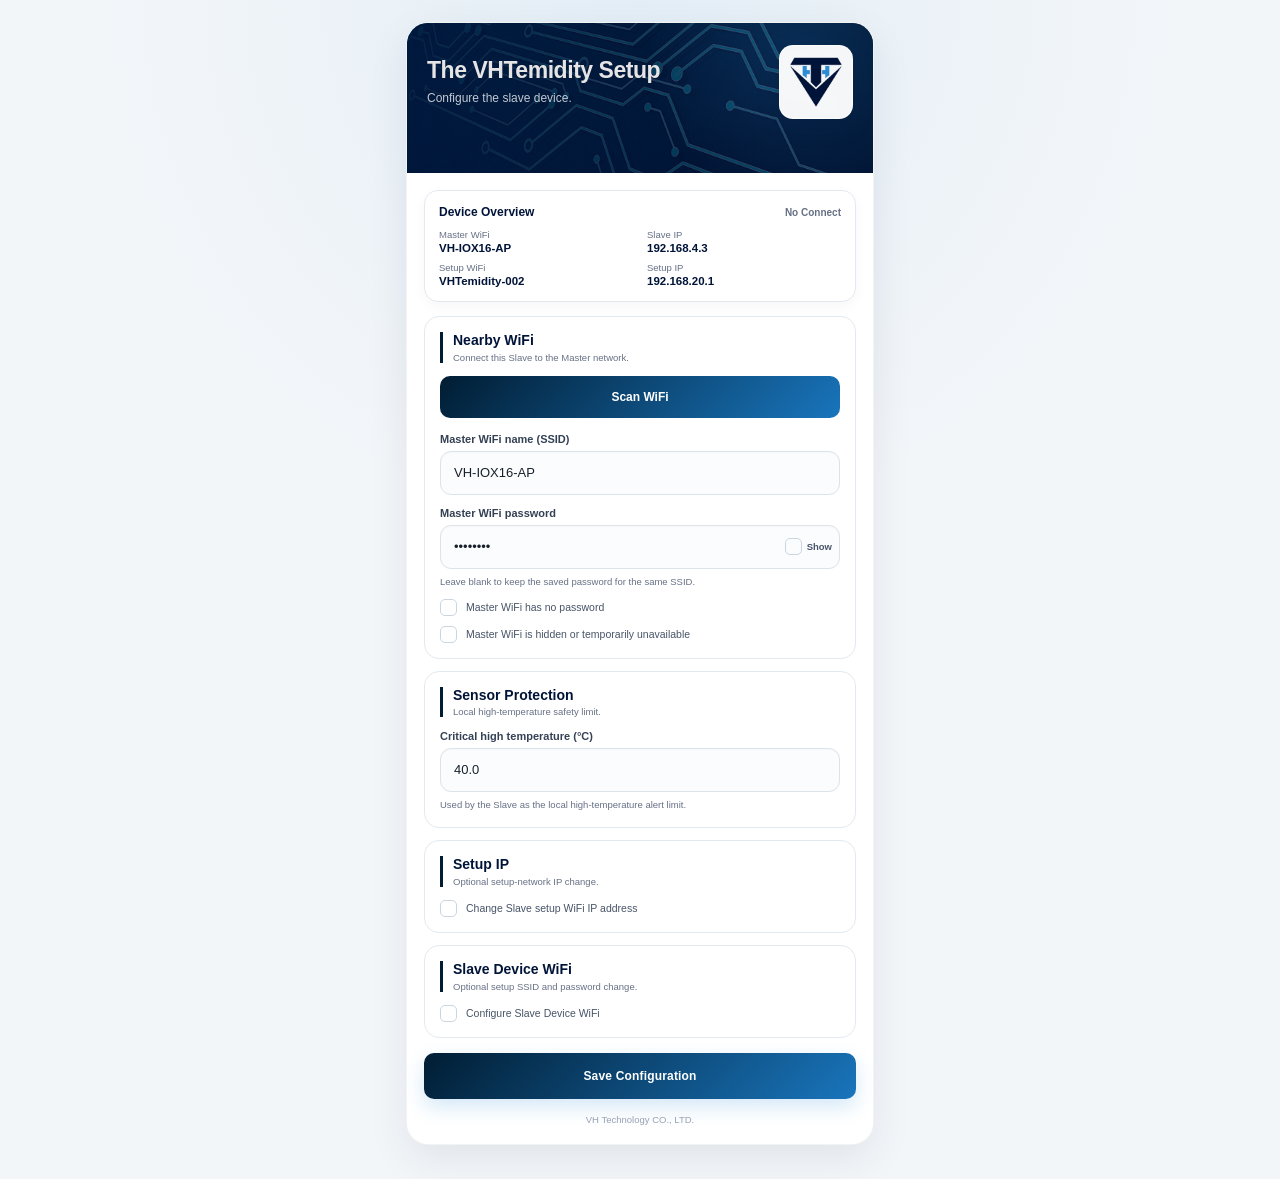
==== index.html @ 3c5e0a73 "Rename VH_UI_Test.html to index.html" ====
<!doctype html>
<html lang="en">
  <head>
    <meta charset="utf-8" />
    <meta name="viewport" content="width=device-width,initial-scale=1" />
    <meta name="theme-color" content="#001439" />
    <title>VHTemidity Slave Setup</title>

    <link rel="stylesheet" href="VH_UI_Test.css" />
  </head>

  <body>
    <div class="wrap">
      <div class="card">
        <header class="hero">
          <div class="hero-top">
            <div>
              <h1>The VHTemidity Setup</h1>
              <p class="sub">Configure the slave device.</p>
            </div>

            <img
              class="header-logo"
              src="[data-uri]"
              alt="VH Technology Logo"
            />
          </div>
        </header>

        <div class="content">
          <section class="status">
            <div class="status-title">
              <strong>Device Overview</strong>
              <span id="connection_status" class="status-online no-connect"
                >No Connect</span
              >
            </div>

            <div class="status-grid">
              <div class="status-item">
                <span>Master WiFi</span>
                <b>VH-IOX16-AP</b>
              </div>

              <div class="status-item">
                <span>Slave IP</span>
                <b>192.168.4.3</b>
              </div>

              <div class="status-item">
                <span>Setup WiFi</span>
                <b>VHTemidity-002</b>
              </div>

              <div class="status-item">
                <span>Setup IP</span>
                <b>192.168.20.1</b>
              </div>
            </div>
          </section>

          <form
            onsubmit="
              event.preventDefault();
              alert('Preview only');
            "
          >
            <section class="section">
              <div class="section-heading">
                <div>
                  <h2>Nearby WiFi</h2>
                  <p class="section-note">
                    Connect this Slave to the Master network.
                  </p>
                </div>
              </div>

              <button class="scan-button" type="button" onclick="scanWifi()">
                Scan WiFi
              </button>

              <div id="networks"></div>

              <div class="parameter-block">
                <label for="ssid">Master WiFi name (SSID)</label>
                <input
                  id="ssid"
                  type="text"
                  maxlength="32"
                  required
                  value="VH-IOX16-AP"
                />
              </div>

              <div class="parameter-block">
                <label for="password">Master WiFi password</label>
                <div class="password-row">
                  <input
                    id="password"
                    type="password"
                    maxlength="64"
                    value="12345678"
                    aria-describedby="password_alert"
                  />

                  <label class="show-pass">
                    <input
                      type="checkbox"
                      onchange="togglePasswordVisibility('password', this)"
                    />
                    Show
                  </label>
                </div>

                <small id="password_alert" class="password-alert" role="alert">
                  Password must be at least 8 characters.
                </small>

                <small>
                  Leave blank to keep the saved password for the same SSID.
                </small>
              </div>

              <label class="check">
                <input
                  id="open_wifi"
                  type="checkbox"
                  onchange="toggleMasterPassword()"
                />
                <span>Master WiFi has no password</span>
              </label>

              <label class="check">
                <input type="checkbox" />
                <span>Master WiFi is hidden or temporarily unavailable</span>
              </label>
            </section>

            <section class="section">
              <div class="section-heading">
                <div>
                  <h2>Sensor Protection</h2>
                  <p class="section-note">
                    Local high-temperature safety limit.
                  </p>
                </div>
              </div>

              <div class="parameter-block">
                <label for="critical_temp"
                  >Critical high temperature (°C)</label
                >
                <input
                  id="critical_temp"
                  type="number"
                  min="-40"
                  max="125"
                  step="0.1"
                  value="40.0"
                />

                <small>
                  Used by the Slave as the local high-temperature alert limit.
                </small>
              </div>
            </section>

            <section class="section">
              <div class="section-heading">
                <div>
                  <h2>Setup IP</h2>
                  <p class="section-note">Optional setup-network IP change.</p>
                </div>
              </div>

              <label class="check" style="margin-top: 0">
                <input id="change_ip" type="checkbox" onchange="toggleIp()" />
                <span>Change Slave setup WiFi IP address</span>
              </label>

              <div id="ip_fields" class="expand">
                <div class="parameter-block">
                  <label for="device_ip">Setup IP</label>
                  <input
                    id="device_ip"
                    class="setup-ip-input"
                    type="text"
                    value="192.168.20.1"
                    placeholder="192.168.xxx.xxx"
                    inputmode="decimal"
                    maxlength="15"
                    aria-label="Setup IP address"
                    aria-describedby="device_ip_help device_ip_alert"
                    disabled
                  />

                  <small
                    id="device_ip_alert"
                    class="password-alert"
                    role="alert"
                  >
                    Each IP segment must be between 0 and 255.
                  </small>

                  <small id="device_ip_help">
                    Valid range: 192.168.0.0 – 192.168.255.255
                  </small>
                </div>
              </div>
            </section>

            <section class="section">
              <div class="section-heading">
                <div>
                  <h2>Slave Device WiFi</h2>
                  <p class="section-note">
                    Optional setup SSID and password change.
                  </p>
                </div>
              </div>

              <label class="check" style="margin-top: 0">
                <input
                  id="change_ap"
                  type="checkbox"
                  onchange="toggleSection('change_ap', 'ap_fields')"
                />
                <span>Configure Slave Device WiFi</span>
              </label>

              <div id="ap_fields" class="expand">
                <label for="device_ssid">Setup WiFi name (SSID)</label>
                <input id="device_ssid" maxlength="32" value="VHTemidity-002" />

                <label for="device_password">New setup WiFi password</label>
                <div class="password-row">
                  <input
                    id="device_password"
                    type="password"
                    maxlength="63"
                    aria-describedby="device_password_alert"
                  />

                  <label class="show-pass">
                    <input
                      type="checkbox"
                      onchange="
                        togglePasswordVisibility('device_password', this)
                      "
                    />
                    Show
                  </label>
                </div>

                <small
                  id="device_password_alert"
                  class="password-alert"
                  role="alert"
                >
                  Password must be at least 8 characters.
                </small>

                <label for="device_password_confirm"
                  >Confirm setup WiFi password</label
                >
                <div class="password-row">
                  <input
                    id="device_password_confirm"
                    type="password"
                    maxlength="63"
                  />

                  <label class="show-pass">
                    <input
                      type="checkbox"
                      onchange="
                        togglePasswordVisibility(
                          'device_password_confirm',
                          this,
                        )
                      "
                    />
                    Show
                  </label>
                </div>

                <small>
                  Leave the new password blank to keep the saved setup password.
                </small>
              </div>
            </section>

            <div class="save-area">
              <button class="save-button" type="submit">
                Save Configuration
              </button>
            </div>
          </form>

          <p class="footer">VH Technology CO., LTD.</p>
        </div>
      </div>
    </div>

    <script>
      var slaveConnected = false;
      var slaveEverConnected = false;

      function updateConnectionStatus() {
        var status = document.getElementById("connection_status");
        var text = slaveConnected
          ? "Connected"
          : slaveEverConnected
            ? "Disconnected"
            : "No Connect";

        status.textContent = text;
        status.className =
          "status-online " + text.toLowerCase().replace(" ", "-");
      }

      function setSlaveConnectionState(isConnected) {
        slaveConnected = Boolean(isConnected);
        if (slaveConnected) slaveEverConnected = true;
        updateConnectionStatus();
      }

      updateConnectionStatus();

      function togglePasswordVisibility(id, checkbox) {
        document.getElementById(id).type = checkbox.checked
          ? "text"
          : "password";
      }

      function validatePassword(input) {
        var remark = document.getElementById(input.id + "_alert");
        var isTooShort = input.value.length > 0 && input.value.length < 8;
        input.classList.toggle("password-invalid", isTooShort);
        input.setAttribute("aria-invalid", String(isTooShort));
        input.setCustomValidity(
          isTooShort ? "Password must be at least 8 characters." : "",
        );
        remark.classList.toggle("visible", isTooShort);
      }

      ["password", "device_password"].forEach(function (id) {
        var input = document.getElementById(id);
        input.addEventListener("input", function () {
          validatePassword(input);
        });
      });

      function toggleMasterPassword() {
        var on = document.getElementById("open_wifi").checked;
        var password = document.getElementById("password");

        password.disabled = on;

        if (on) {
          password.value = "";
        }

        validatePassword(password);
      }

      function toggleIp() {
        var on = document.getElementById("change_ip").checked;
        document.getElementById("ip_fields").classList.toggle("open", on);
        var input = document.getElementById("device_ip");
        input.disabled = !on;
        if (on) validateIpSuffix(input, false);
      }

      function validateIpSuffix(input, showIncomplete) {
        var prefix = "192.168.";
        var suffix =
          input.value.indexOf(prefix) === 0
            ? input.value.slice(prefix.length)
            : input.value;
        var cleaned = suffix.replace(/[^0-9.]/g, "");
        var dot = cleaned.indexOf(".");
        if (dot !== -1) {
          cleaned =
            cleaned.slice(0, dot + 1) +
            cleaned.slice(dot + 1).replace(/\./g, "");
        }
        cleaned = cleaned.slice(0, 7);
        input.value = prefix + cleaned;

        var parts = cleaned.split(".");
        var inRange = parts.every(function (part) {
          return part === "" || Number(part) <= 255;
        });
        var isValid = /^\d{1,3}\.\d{1,3}$/.test(cleaned) && inRange;
        var showError = !inRange || (showIncomplete && !isValid);
        var remark = document.getElementById("device_ip_alert");

        input.classList.toggle("password-invalid", showError);
        input.setAttribute("aria-invalid", String(!isValid));
        input.setCustomValidity(
          isValid ? "" : "Each IP segment must be between 0 and 255.",
        );
        remark.classList.toggle("visible", showError);
      }

      document
        .getElementById("device_ip")
        .addEventListener("input", function () {
          validateIpSuffix(this, false);
        });
      document
        .getElementById("device_ip")
        .addEventListener("keydown", protectIpPrefix);
      document
        .getElementById("device_ip")
        .addEventListener("click", protectIpCaret);

      function protectIpPrefix(event) {
        if (
          (event.key === "Backspace" && this.selectionStart <= 8) ||
          (event.key === "Delete" && this.selectionStart < 8)
        ) {
          event.preventDefault();
          this.setSelectionRange(8, 8);
        }
      }

      function protectIpCaret() {
        if (this.selectionStart < 8) this.setSelectionRange(8, 8);
      }
      document
        .getElementById("device_ip")
        .addEventListener("blur", function () {
          validateIpSuffix(this, true);
        });

      function toggleSection(checkboxId, fieldId) {
        var on = document.getElementById(checkboxId).checked;
        document.getElementById(fieldId).classList.toggle("open", on);
      }

      function scanWifi() {
        var box = document.getElementById("networks");
        box.innerHTML = "";

        [
          { ssid: "VH-IOX16-AP", rssi: -43, encrypted: true },
          { ssid: "Office-WiFi", rssi: -61, encrypted: true },
          { ssid: "Guest", rssi: -74, encrypted: false },
        ].forEach(function (network) {
          var button = document.createElement("button");

          button.type = "button";
          button.className = "network";

          button.textContent =
            network.ssid + "   " + "(" + network.rssi + " dBm" + ")" + "";

          button.onclick = function () {
            document.getElementById("ssid").value = network.ssid;
            box.innerHTML = "";
          };

          box.appendChild(button);
        });
      }
    </script>
  </body>
</html>
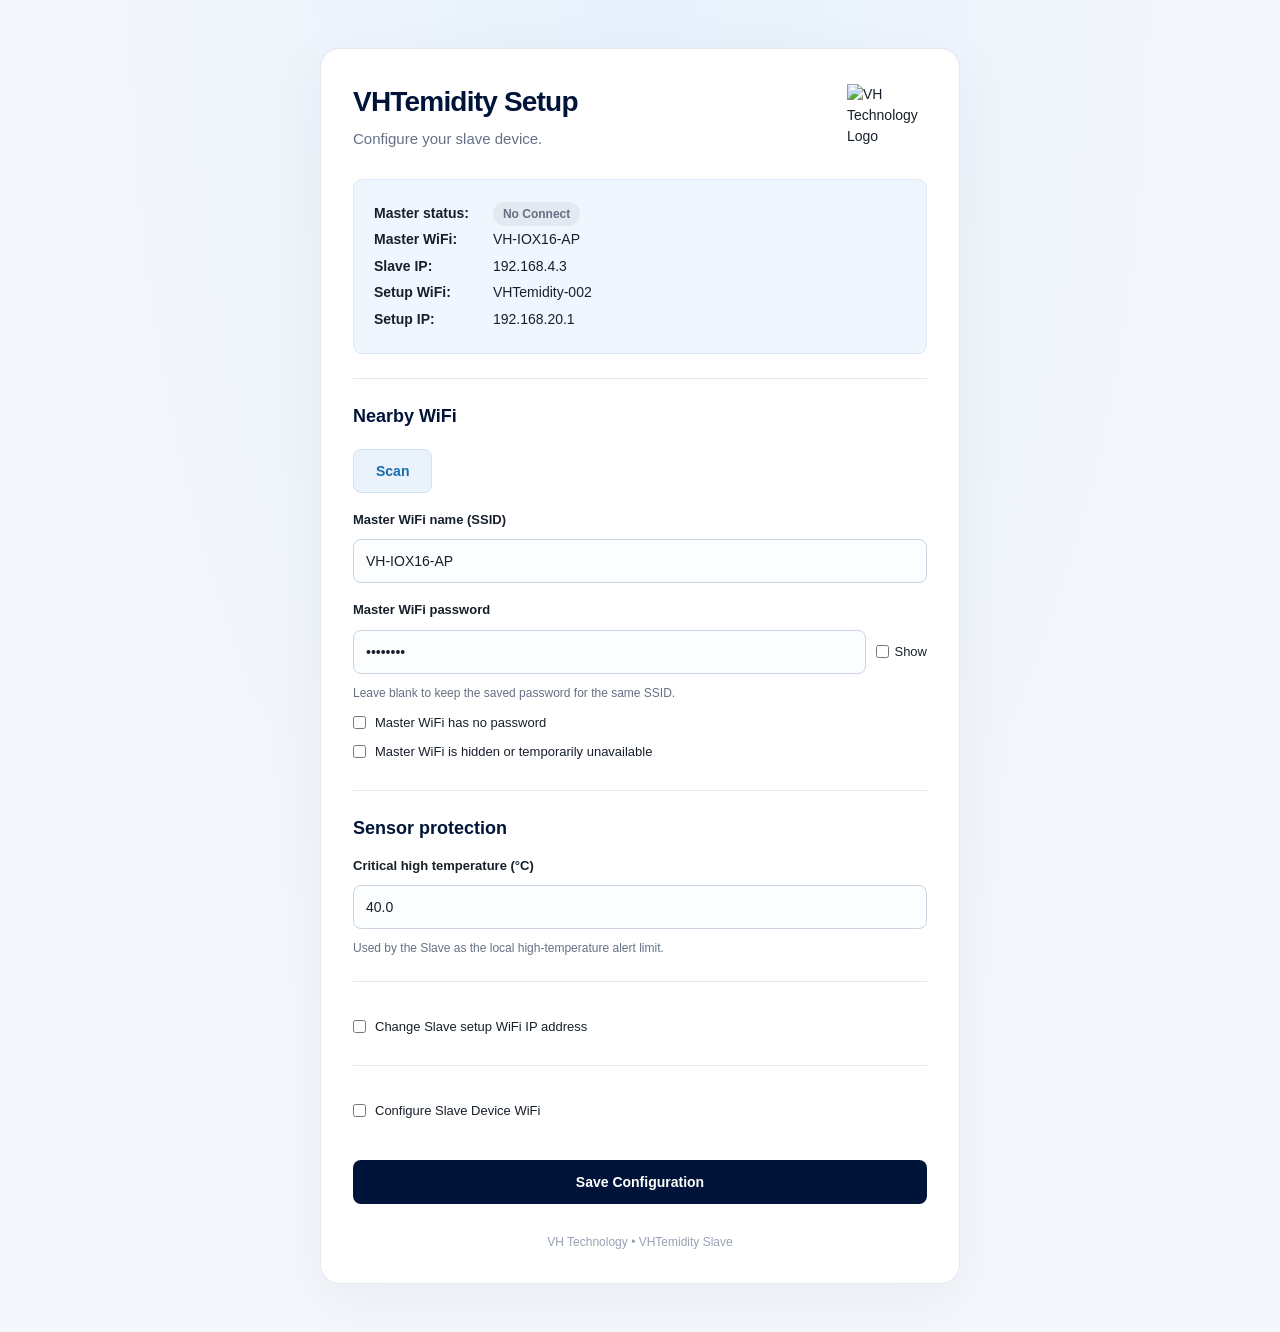
==== commit d7dbc2e1: "Add files via upload" ====
--- a/index.html
+++ b/index.html
@@ -1,443 +1,294 @@
 <!doctype html>
 <html lang="en">
-  <head>
-    <meta charset="utf-8" />
+  <head>
+    <meta charset="UTF-8" />
     <meta name="viewport" content="width=device-width,initial-scale=1" />
-    <meta name="theme-color" content="#001439" />
+    <meta name="theme-color" content="#1769e0" />
     <title>VHTemidity Slave Setup</title>
-
-    <link rel="stylesheet" href="VH_UI_Test.css" />
+    <link rel="stylesheet" href="styles.css" />
   </head>
-
   <body>
     <div class="wrap">
       <div class="card">
-        <header class="hero">
-          <div class="hero-top">
-            <div>
-              <h1>The VHTemidity Setup</h1>
-              <p class="sub">Configure the slave device.</p>
+        <div class="header-row">
+          <div class="header-text">
+            <h1>VHTemidity Setup</h1>
+            <p class="sub">Configure your slave device.</p>
+          </div>
+          <img
+            class="header-logo"
+            src="images/vh-logo.png"
+            alt="VH Technology Logo"
+          />
+        </div>
+
+        <div class="status">
+          <b>Master status:</b>
+          <span id="connection_status" class="connection-status no-connect">No Connect</span><br />
+          <b>Master WiFi:</b> VH-IOX16-AP<br />
+          <b>Slave IP:</b> 192.168.4.3<br />
+          <b>Setup WiFi:</b> VHTemidity-002<br />
+          <b>Setup IP:</b> 192.168.20.1
+        </div>
+
+        <form
+          onsubmit="
+            event.preventDefault();
+            alert('Preview only');
+          "
+        >
+          <div class="section">
+            <h2>Nearby WiFi</h2>
+            <button type="button" onclick="scanWifi()">Scan</button>
+            <div id="networks"></div>
+
+            <label>Master WiFi name (SSID)</label>
+            <input id="ssid" maxlength="32" required value="VH-IOX16-AP" />
+
+            <label>Master WiFi password</label>
+            <div class="password-row">
+              <input
+                id="password"
+                type="password"
+                maxlength="64"
+                value="12345678"
+                aria-describedby="password_alert"
+              />
+              <label class="show-pass">
+                <input
+                  type="checkbox"
+                  onchange="togglePasswordVisibility('password', this)"
+                />
+                Show
+              </label>
+            </div>
+
+            <small id="password_alert" class="password-alert" role="alert">
+              Password must be at least 8 characters.
+            </small>
+
+            <small>
+              Leave blank to keep the saved password for the same SSID.
+            </small>
+
+            <label class="check">
+              <input
+                id="open_wifi"
+                type="checkbox"
+                onchange="toggleMasterPassword()"
+              />
+              Master WiFi has no password
+            </label>
+
+            <label class="check">
+              <input type="checkbox" />
+              Master WiFi is hidden or temporarily unavailable
+            </label>
+          </div>
+
+          <div class="section">
+            <h2>Sensor protection</h2>
+            <label>Critical high temperature (°C)</label>
+            <input type="number" min="-40" max="125" step="0.1" value="40.0" />
+            <small>
+              Used by the Slave as the local high-temperature alert limit.
+            </small>
+          </div>
+
+          <div class="section">
+            <label class="check">
+              <input id="change_ip" type="checkbox" onchange="toggleIp()" />
+              Change Slave setup WiFi IP address
+            </label>
+
+            <div id="ip_fields" class="hidden">
+              <label for="device_ip">Setup IP</label>
+              <input id="device_ip" class="setup-ip-input" type="text"
+                value="192.168.20.1" placeholder="192.168.xxx.xxx"
+                inputmode="decimal" maxlength="15" aria-label="Setup IP address"
+                aria-describedby="device_ip_help device_ip_alert" disabled />
+              <small id="device_ip_alert" class="password-alert" role="alert">
+                Each IP segment must be between 0 and 255.
+              </small>
+              <small id="device_ip_help">
+                Valid range: 192.168.0.0 – 192.168.255.255
+              </small>
             </div>
-
-            <img
-              class="header-logo"
-              src="[data-uri]"
-              alt="VH Technology Logo"
-            />
-          </div>
-        </header>
-
-        <div class="content">
-          <section class="status">
-            <div class="status-title">
-              <strong>Device Overview</strong>
-              <span id="connection_status" class="status-online no-connect"
-                >No Connect</span
-              >
+          </div>
+
+          <div class="section">
+            <label class="check">
+              <input
+                id="change_ap"
+                type="checkbox"
+                onchange="toggleSection('change_ap', 'ap_fields')"
+              />
+              Configure Slave Device WiFi
+            </label>
+
+            <div id="ap_fields" class="hidden">
+              <label>Setup WiFi name (SSID)</label>
+              <input id="device_ssid" maxlength="32" value="VHTemidity-002" />
+
+              <label>New setup WiFi password</label>
+              <div class="password-row">
+                <input id="device_password" type="password" maxlength="63"
+                  aria-describedby="device_password_alert" />
+                <label class="show-pass">
+                  <input
+                    type="checkbox"
+                    onchange="togglePasswordVisibility('device_password', this)"
+                  />
+                  Show
+                </label>
+              </div>
+
+              <small id="device_password_alert" class="password-alert" role="alert">
+                Password must be at least 8 characters.
+              </small>
+
+              <label>Confirm setup WiFi password</label>
+              <div class="password-row">
+                <input
+                  id="device_password_confirm"
+                  type="password"
+                  maxlength="63"
+                />
+                <label class="show-pass">
+                  <input
+                    type="checkbox"
+                    onchange="
+                      togglePasswordVisibility('device_password_confirm', this)
+                    "
+                  />
+                  Show
+                </label>
+              </div>
+
+              <small>
+                Leave the new password blank to keep the saved setup password.
+              </small>
             </div>
-
-            <div class="status-grid">
-              <div class="status-item">
-                <span>Master WiFi</span>
-                <b>VH-IOX16-AP</b>
-              </div>
-
-              <div class="status-item">
-                <span>Slave IP</span>
-                <b>192.168.4.3</b>
-              </div>
-
-              <div class="status-item">
-                <span>Setup WiFi</span>
-                <b>VHTemidity-002</b>
-              </div>
-
-              <div class="status-item">
-                <span>Setup IP</span>
-                <b>192.168.20.1</b>
-              </div>
-            </div>
-          </section>
-
-          <form
-            onsubmit="
-              event.preventDefault();
-              alert('Preview only');
-            "
-          >
-            <section class="section">
-              <div class="section-heading">
-                <div>
-                  <h2>Nearby WiFi</h2>
-                  <p class="section-note">
-                    Connect this Slave to the Master network.
-                  </p>
-                </div>
-              </div>
-
-              <button class="scan-button" type="button" onclick="scanWifi()">
-                Scan WiFi
-              </button>
-
-              <div id="networks"></div>
-
-              <div class="parameter-block">
-                <label for="ssid">Master WiFi name (SSID)</label>
-                <input
-                  id="ssid"
-                  type="text"
-                  maxlength="32"
-                  required
-                  value="VH-IOX16-AP"
-                />
-              </div>
-
-              <div class="parameter-block">
-                <label for="password">Master WiFi password</label>
-                <div class="password-row">
-                  <input
-                    id="password"
-                    type="password"
-                    maxlength="64"
-                    value="12345678"
-                    aria-describedby="password_alert"
-                  />
-
-                  <label class="show-pass">
-                    <input
-                      type="checkbox"
-                      onchange="togglePasswordVisibility('password', this)"
-                    />
-                    Show
-                  </label>
-                </div>
-
-                <small id="password_alert" class="password-alert" role="alert">
-                  Password must be at least 8 characters.
-                </small>
-
-                <small>
-                  Leave blank to keep the saved password for the same SSID.
-                </small>
-              </div>
-
-              <label class="check">
-                <input
-                  id="open_wifi"
-                  type="checkbox"
-                  onchange="toggleMasterPassword()"
-                />
-                <span>Master WiFi has no password</span>
-              </label>
-
-              <label class="check">
-                <input type="checkbox" />
-                <span>Master WiFi is hidden or temporarily unavailable</span>
-              </label>
-            </section>
-
-            <section class="section">
-              <div class="section-heading">
-                <div>
-                  <h2>Sensor Protection</h2>
-                  <p class="section-note">
-                    Local high-temperature safety limit.
-                  </p>
-                </div>
-              </div>
-
-              <div class="parameter-block">
-                <label for="critical_temp"
-                  >Critical high temperature (°C)</label
-                >
-                <input
-                  id="critical_temp"
-                  type="number"
-                  min="-40"
-                  max="125"
-                  step="0.1"
-                  value="40.0"
-                />
-
-                <small>
-                  Used by the Slave as the local high-temperature alert limit.
-                </small>
-              </div>
-            </section>
-
-            <section class="section">
-              <div class="section-heading">
-                <div>
-                  <h2>Setup IP</h2>
-                  <p class="section-note">Optional setup-network IP change.</p>
-                </div>
-              </div>
-
-              <label class="check" style="margin-top: 0">
-                <input id="change_ip" type="checkbox" onchange="toggleIp()" />
-                <span>Change Slave setup WiFi IP address</span>
-              </label>
-
-              <div id="ip_fields" class="expand">
-                <div class="parameter-block">
-                  <label for="device_ip">Setup IP</label>
-                  <input
-                    id="device_ip"
-                    class="setup-ip-input"
-                    type="text"
-                    value="192.168.20.1"
-                    placeholder="192.168.xxx.xxx"
-                    inputmode="decimal"
-                    maxlength="15"
-                    aria-label="Setup IP address"
-                    aria-describedby="device_ip_help device_ip_alert"
-                    disabled
-                  />
-
-                  <small
-                    id="device_ip_alert"
-                    class="password-alert"
-                    role="alert"
-                  >
-                    Each IP segment must be between 0 and 255.
-                  </small>
-
-                  <small id="device_ip_help">
-                    Valid range: 192.168.0.0 – 192.168.255.255
-                  </small>
-                </div>
-              </div>
-            </section>
-
-            <section class="section">
-              <div class="section-heading">
-                <div>
-                  <h2>Slave Device WiFi</h2>
-                  <p class="section-note">
-                    Optional setup SSID and password change.
-                  </p>
-                </div>
-              </div>
-
-              <label class="check" style="margin-top: 0">
-                <input
-                  id="change_ap"
-                  type="checkbox"
-                  onchange="toggleSection('change_ap', 'ap_fields')"
-                />
-                <span>Configure Slave Device WiFi</span>
-              </label>
-
-              <div id="ap_fields" class="expand">
-                <label for="device_ssid">Setup WiFi name (SSID)</label>
-                <input id="device_ssid" maxlength="32" value="VHTemidity-002" />
-
-                <label for="device_password">New setup WiFi password</label>
-                <div class="password-row">
-                  <input
-                    id="device_password"
-                    type="password"
-                    maxlength="63"
-                    aria-describedby="device_password_alert"
-                  />
-
-                  <label class="show-pass">
-                    <input
-                      type="checkbox"
-                      onchange="
-                        togglePasswordVisibility('device_password', this)
-                      "
-                    />
-                    Show
-                  </label>
-                </div>
-
-                <small
-                  id="device_password_alert"
-                  class="password-alert"
-                  role="alert"
-                >
-                  Password must be at least 8 characters.
-                </small>
-
-                <label for="device_password_confirm"
-                  >Confirm setup WiFi password</label
-                >
-                <div class="password-row">
-                  <input
-                    id="device_password_confirm"
-                    type="password"
-                    maxlength="63"
-                  />
-
-                  <label class="show-pass">
-                    <input
-                      type="checkbox"
-                      onchange="
-                        togglePasswordVisibility(
-                          'device_password_confirm',
-                          this,
-                        )
-                      "
-                    />
-                    Show
-                  </label>
-                </div>
-
-                <small>
-                  Leave the new password blank to keep the saved setup password.
-                </small>
-              </div>
-            </section>
-
-            <div class="save-area">
-              <button class="save-button" type="submit">
-                Save Configuration
-              </button>
-            </div>
-          </form>
-
-          <p class="footer">VH Technology CO., LTD.</p>
-        </div>
+          </div>
+
+          <button type="submit">Save Configuration</button>
+        </form>
+
+        <p class="footer">VH Technology • VHTemidity Slave</p>
       </div>
     </div>
 
-    <script>
-      var slaveConnected = false;
-      var slaveEverConnected = false;
-
-      function updateConnectionStatus() {
-        var status = document.getElementById("connection_status");
-        var text = slaveConnected
-          ? "Connected"
-          : slaveEverConnected
-            ? "Disconnected"
-            : "No Connect";
-
-        status.textContent = text;
-        status.className =
-          "status-online " + text.toLowerCase().replace(" ", "-");
-      }
-
-      function setSlaveConnectionState(isConnected) {
-        slaveConnected = Boolean(isConnected);
-        if (slaveConnected) slaveEverConnected = true;
-        updateConnectionStatus();
-      }
-
-      updateConnectionStatus();
-
-      function togglePasswordVisibility(id, checkbox) {
-        document.getElementById(id).type = checkbox.checked
-          ? "text"
-          : "password";
-      }
-
-      function validatePassword(input) {
-        var remark = document.getElementById(input.id + "_alert");
-        var isTooShort = input.value.length > 0 && input.value.length < 8;
-        input.classList.toggle("password-invalid", isTooShort);
-        input.setAttribute("aria-invalid", String(isTooShort));
-        input.setCustomValidity(
-          isTooShort ? "Password must be at least 8 characters." : "",
-        );
-        remark.classList.toggle("visible", isTooShort);
-      }
-
-      ["password", "device_password"].forEach(function (id) {
-        var input = document.getElementById(id);
-        input.addEventListener("input", function () {
-          validatePassword(input);
-        });
-      });
+    <script>
+      var slaveConnected = false;
+      var slaveEverConnected = false;
+
+      function updateConnectionStatus() {
+        var status = document.getElementById("connection_status");
+        var text = slaveConnected
+          ? "Connected"
+          : slaveEverConnected
+            ? "Disconnected"
+            : "No Connect";
+
+        status.textContent = text;
+        status.className = "connection-status " + text.toLowerCase().replace(" ", "-");
+      }
+
+      function setSlaveConnectionState(isConnected) {
+        slaveConnected = Boolean(isConnected);
+        if (slaveConnected) slaveEverConnected = true;
+        updateConnectionStatus();
+      }
+
+      updateConnectionStatus();
+
+      function togglePasswordVisibility(id, c) {
+        document.getElementById(id).type = c.checked ? "text" : "password";
+      }
+
+      function validatePassword(input) {
+        var remark = document.getElementById(input.id + "_alert");
+        var isTooShort = input.value.length > 0 && input.value.length < 8;
+        input.classList.toggle("password-invalid", isTooShort);
+        input.setAttribute("aria-invalid", String(isTooShort));
+        input.setCustomValidity(isTooShort ? "Password must be at least 8 characters." : "");
+        remark.classList.toggle("visible", isTooShort);
+      }
+
+      ["password", "device_password"].forEach(function (id) {
+        var input = document.getElementById(id);
+        input.addEventListener("input", function () { validatePassword(input); });
+      });
 
       function toggleMasterPassword() {
         var on = document.getElementById("open_wifi").checked;
-        var password = document.getElementById("password");
-
-        password.disabled = on;
-
-        if (on) {
-          password.value = "";
-        }
-
-        validatePassword(password);
-      }
-
-      function toggleIp() {
-        var on = document.getElementById("change_ip").checked;
-        document.getElementById("ip_fields").classList.toggle("open", on);
-        var input = document.getElementById("device_ip");
-        input.disabled = !on;
-        if (on) validateIpSuffix(input, false);
-      }
-
-      function validateIpSuffix(input, showIncomplete) {
-        var prefix = "192.168.";
-        var suffix =
-          input.value.indexOf(prefix) === 0
-            ? input.value.slice(prefix.length)
-            : input.value;
-        var cleaned = suffix.replace(/[^0-9.]/g, "");
-        var dot = cleaned.indexOf(".");
-        if (dot !== -1) {
-          cleaned =
-            cleaned.slice(0, dot + 1) +
-            cleaned.slice(dot + 1).replace(/\./g, "");
-        }
-        cleaned = cleaned.slice(0, 7);
-        input.value = prefix + cleaned;
-
-        var parts = cleaned.split(".");
-        var inRange = parts.every(function (part) {
-          return part === "" || Number(part) <= 255;
-        });
-        var isValid = /^\d{1,3}\.\d{1,3}$/.test(cleaned) && inRange;
-        var showError = !inRange || (showIncomplete && !isValid);
-        var remark = document.getElementById("device_ip_alert");
-
-        input.classList.toggle("password-invalid", showError);
-        input.setAttribute("aria-invalid", String(!isValid));
-        input.setCustomValidity(
-          isValid ? "" : "Each IP segment must be between 0 and 255.",
-        );
-        remark.classList.toggle("visible", showError);
-      }
-
-      document
-        .getElementById("device_ip")
-        .addEventListener("input", function () {
-          validateIpSuffix(this, false);
-        });
-      document
-        .getElementById("device_ip")
-        .addEventListener("keydown", protectIpPrefix);
-      document
-        .getElementById("device_ip")
-        .addEventListener("click", protectIpCaret);
-
-      function protectIpPrefix(event) {
-        if (
-          (event.key === "Backspace" && this.selectionStart <= 8) ||
-          (event.key === "Delete" && this.selectionStart < 8)
-        ) {
-          event.preventDefault();
-          this.setSelectionRange(8, 8);
-        }
-      }
-
-      function protectIpCaret() {
-        if (this.selectionStart < 8) this.setSelectionRange(8, 8);
-      }
-      document
-        .getElementById("device_ip")
-        .addEventListener("blur", function () {
-          validateIpSuffix(this, true);
-        });
-
-      function toggleSection(checkboxId, fieldId) {
-        var on = document.getElementById(checkboxId).checked;
-        document.getElementById(fieldId).classList.toggle("open", on);
+        var p = document.getElementById("password");
+        p.disabled = on;
+        if (on) p.value = "";
+        validatePassword(p);
+      }
+
+      function toggleIp() {
+        var on = document.getElementById("change_ip").checked;
+        document.getElementById("ip_fields").className = on ? "" : "hidden";
+        var input = document.getElementById("device_ip");
+        input.disabled = !on;
+        if (on) validateIpSuffix(input, false);
+      }
+
+      function validateIpSuffix(input, showIncomplete) {
+        var prefix = "192.168.";
+        var suffix = input.value.indexOf(prefix) === 0
+          ? input.value.slice(prefix.length)
+          : input.value;
+        var cleaned = suffix.replace(/[^0-9.]/g, "");
+        var dot = cleaned.indexOf(".");
+        if (dot !== -1) {
+          cleaned = cleaned.slice(0, dot + 1) + cleaned.slice(dot + 1).replace(/\./g, "");
+        }
+        cleaned = cleaned.slice(0, 7);
+        input.value = prefix + cleaned;
+
+        var parts = cleaned.split(".");
+        var inRange = parts.every(function (part) {
+          return part === "" || Number(part) <= 255;
+        });
+        var isValid = /^\d{1,3}\.\d{1,3}$/.test(cleaned) && inRange;
+        var showError = !inRange || (showIncomplete && !isValid);
+        var remark = document.getElementById("device_ip_alert");
+
+        input.classList.toggle("password-invalid", showError);
+        input.setAttribute("aria-invalid", String(!isValid));
+        input.setCustomValidity(isValid ? "" : "Each IP segment must be between 0 and 255.");
+        remark.classList.toggle("visible", showError);
+      }
+
+      document.getElementById("device_ip").addEventListener("input", function () {
+        validateIpSuffix(this, false);
+      });
+      document.getElementById("device_ip").addEventListener("keydown", protectIpPrefix);
+      document.getElementById("device_ip").addEventListener("click", protectIpCaret);
+
+      function protectIpPrefix(event) {
+        if ((event.key === "Backspace" && this.selectionStart <= 8) ||
+            (event.key === "Delete" && this.selectionStart < 8)) {
+          event.preventDefault();
+          this.setSelectionRange(8, 8);
+        }
+      }
+
+      function protectIpCaret() {
+        if (this.selectionStart < 8) this.setSelectionRange(8, 8);
+      }
+      document.getElementById("device_ip").addEventListener("blur", function () {
+        validateIpSuffix(this, true);
+      });
+
+      function toggleSection(c, f) {
+        document.getElementById(f).className = document.getElementById(c)
+          .checked
+          ? ""
+          : "hidden";
       }
 
       function scanWifi() {
@@ -448,21 +299,18 @@
           { ssid: "VH-IOX16-AP", rssi: -43, encrypted: true },
           { ssid: "Office-WiFi", rssi: -61, encrypted: true },
           { ssid: "Guest", rssi: -74, encrypted: false },
-        ].forEach(function (network) {
-          var button = document.createElement("button");
-
-          button.type = "button";
-          button.className = "network";
-
-          button.textContent =
-            network.ssid + "   " + "(" + network.rssi + " dBm" + ")" + "";
-
-          button.onclick = function () {
-            document.getElementById("ssid").value = network.ssid;
-            box.innerHTML = "";
+        ].forEach(function (n) {
+          var b = document.createElement("button");
+          b.type = "button";
+          b.className = "network";
+          b.textContent =
+            n.ssid + " (" + n.rssi + " dBm)" + (n.encrypted ? " 🔒" : "");
+
+          b.onclick = function () {
+            document.getElementById("ssid").value = n.ssid;
           };
 
-          box.appendChild(button);
+          box.appendChild(b);
         });
       }
     </script>
--- a/styles.css
+++ b/styles.css
@@ -0,0 +1,283 @@
+* {
+  box-sizing: border-box;
+}
+body {
+  margin: 0;
+  background: #f3f5f7;
+  color: #17202a;
+  font-family:
+    Montserrat Regular,
+    sans-serif;
+}
+.wrap {
+  max-width: 680px;
+  margin: auto;
+  padding: 20px 16px;
+}
+
+
+.card {
+  background: #fff;
+  border-radius: 14px;
+  padding: 20px;
+  box-shadow: 0 4px 18px #0002;
+}
+
+/* Header with logo at top-right */
+.header-row {
+  display: flex;
+  align-items: flex-start;
+  justify-content: space-between;
+  gap: 16px;
+  margin-bottom: 4px;
+}
+.header-text {
+  flex: 1;
+  min-width: 0;
+}
+.header-logo {
+  width: 68px;
+  height: 68px;
+  object-fit: contain;
+  flex: 0 0 auto;
+  margin-top: -4px;
+}
+
+h1 {
+  font-size: 20px;
+  margin: 0 0 5px;
+  color: #001439;
+}
+h2 {
+  font-size: 16px;
+  margin: 0 0 8px;
+  color: #001439;
+}
+.sub,
+small {
+  color: #667085;
+}
+.sub {
+  margin: 0;
+}
+.status {
+  background: #edf4ff;
+  padding: 12px;
+  border-radius: 9px;
+  line-height: 1.55;
+  margin-top: 14px;
+}
+.connection-status { font-weight: 700; }
+.connection-status.no-connect { color: #667085; }
+.connection-status.connected { color: #18a957; }
+.connection-status.disconnected { color: #d92d20; }
+.section {
+  padding: 18px 0;
+  border-top: 1px solid #e5e7eb;
+}
+label {
+  display: block;
+  font-weight: 600;
+  margin: 12px 0 5px;
+}
+input,
+button {
+  width: 100%;
+  padding: 12px;
+  margin: 5px 0;
+  border-radius: 8px;
+  font-size: 16px;
+}
+input {
+  border: 1px solid #cbd5e1;
+  background: #fff;
+  color: #17202a;
+}
+input:focus {
+  outline: 2px solid #2a8cd533;
+  border-color: #2a8cd5;
+}
+button {
+  border: 0;
+  background: #2a8cd5;
+  color: white;
+  font-weight: 600;
+  cursor: pointer;
+}
+button:hover {
+  background: #247fbe;
+}
+.network {
+  background: #eef2f7;
+  color: #17202a;
+  text-align: left;
+  font-weight: 600;
+}
+.network:hover {
+  background: #e2e8f0;
+}
+.check {
+  display: flex;
+  align-items: flex-start;
+  gap: 9px;
+  font-weight: 400;
+  line-height: 1.35;
+}
+.check input {
+  width: auto;
+  margin: 2px 0 0;
+  padding: 0;
+}
+.hidden {
+  display: none;
+}
+.password-row {
+  display: flex;
+  align-items: center;
+  gap: 10px;
+}
+.password-row > input {
+  flex: 1;
+  min-width: 0;
+}
+.show-pass {
+  display: flex;
+  align-items: center;
+  gap: 5px;
+  white-space: nowrap;
+  font-weight: 400;
+  margin: 0;
+}
+.show-pass input {
+  width: auto;
+  margin: 0;
+  padding: 0;
+}
+.password-alert {
+  display: none;
+  margin-top: 4px;
+  color: #b42318;
+  font-weight: 400;
+}
+.password-alert.visible { display: block; }
+input.password-invalid { border-color: #d92d20; }
+.ip-input-group {
+  display: flex;
+  align-items: center;
+  width: 100%;
+  min-height: 46px;
+  margin: 6px 0;
+  overflow: hidden;
+  border: 1px solid #cbd5e1;
+  border-radius: 10px;
+  background: #fff;
+  box-shadow: 0 1px 2px #1018280d;
+  transition: border-color 0.2s, box-shadow 0.2s;
+}
+.ip-prefix {
+  display: flex;
+  align-items: center;
+  align-self: stretch;
+  padding: 0 12px;
+  border: 0;
+  border-right: 1px solid #e2e8f0;
+  background: #f8fafc;
+  color: #475467;
+  font-size: 16px;
+  font-weight: 500;
+  white-space: nowrap;
+}
+.ip-input-group input {
+  flex: 1;
+  min-width: 0;
+  margin: 0;
+  padding: 11px 13px;
+  border: 0;
+  border-radius: 0;
+  background: transparent;
+  font-variant-numeric: tabular-nums;
+  letter-spacing: 0.02em;
+}
+.ip-input-group input:focus { outline: 0; border: 0; }
+.ip-input-group:focus-within {
+  border-color: #2a8cd5;
+  box-shadow: 0 0 0 3px #2a8cd526;
+}
+.ip-input-group:has(input.password-invalid) {
+  border-color: #d92d20;
+  box-shadow: 0 0 0 3px #d92d201a;
+}
+.sensor-box {
+  display: grid;
+  grid-template-columns: 1fr 1fr;
+  gap: 10px;
+  margin-top: 10px;
+}
+.mini {
+  background: #f8fafc;
+  border: 1px solid #e5e7eb;
+  border-radius: 9px;
+  padding: 10px;
+}
+.mini span {
+  display: block;
+  color: #667085;
+  font-size: 12px;
+  margin-bottom: 3px;
+}
+.mini b {
+  font-size: 15px;
+}
+.footer {
+  text-align: center;
+  color: #98a2b3;
+  font-size: 12px;
+  margin: 14px 0 0;
+}
+
+@media (max-width: 380px) {
+  .header-logo {
+    width: 56px;
+    height: 56px;
+  }
+  h1 {
+    font-size: 23px;
+  }
+}
+
+/* Setup page mockup */
+body {
+  font-family: "Segoe UI", Arial, sans-serif;
+  background: radial-gradient(ellipse at top, #e6f1fc 0, #f4f7fb 65%);
+  min-height: 100vh;
+  font-size: 14px;
+  line-height: 1.5;
+}
+.wrap { padding: 48px 20px; }
+.card { padding: 32px; border: 1px solid #e4eaf2; border-radius: 20px; box-shadow: 0 16px 60px #0014390d; }
+.header-row { align-items: center; padding-bottom: 24px; }
+.header-logo { width: 80px; height: 64px; margin: 0; }
+h1 { font-size: 28px; letter-spacing: -0.8px; }
+.sub { font-size: 15px; }
+.status { margin: 0 0 24px; padding: 20px; background: #f0f6fd; border: 1px solid #dce9f8; line-height: 1.9; }
+.status b { display: inline-block; min-width: 115px; font-weight: 600; }
+.connection-status { display: inline-block; padding: 1px 10px; border-radius: 20px; background: #e3e9f0; font-size: 12px; }
+.section { padding: 24px 0; }
+h2 { font-size: 18px; margin-bottom: 14px; }
+label { font-size: 13px; }
+input, button { font-size: 14px; min-height: 44px; }
+input { background: #fcfdff; }
+input[type="checkbox"] { min-height: 0; accent-color: #2a8cd5; }
+small { display: block; font-size: 12px; margin-top: 5px; }
+button { transition: background 0.15s; }
+button[type="submit"] { background: #001439; margin-top: 12px; }
+button[type="submit"]:hover { background: #123465; }
+.section > button { width: auto; padding: 10px 22px; background: #eaf3fc; color: #196cab; border: 1px solid #cfe2f5; }
+.section > button:hover { background: #dcecfb; }
+.footer { margin-top: 24px; }
+@media (max-width: 600px) {
+  .wrap { padding: 20px 12px; }
+  .card { padding: 22px 18px; }
+  h1 { font-size: 23px; }
+  .header-logo { width: 58px; height: 54px; }
+}
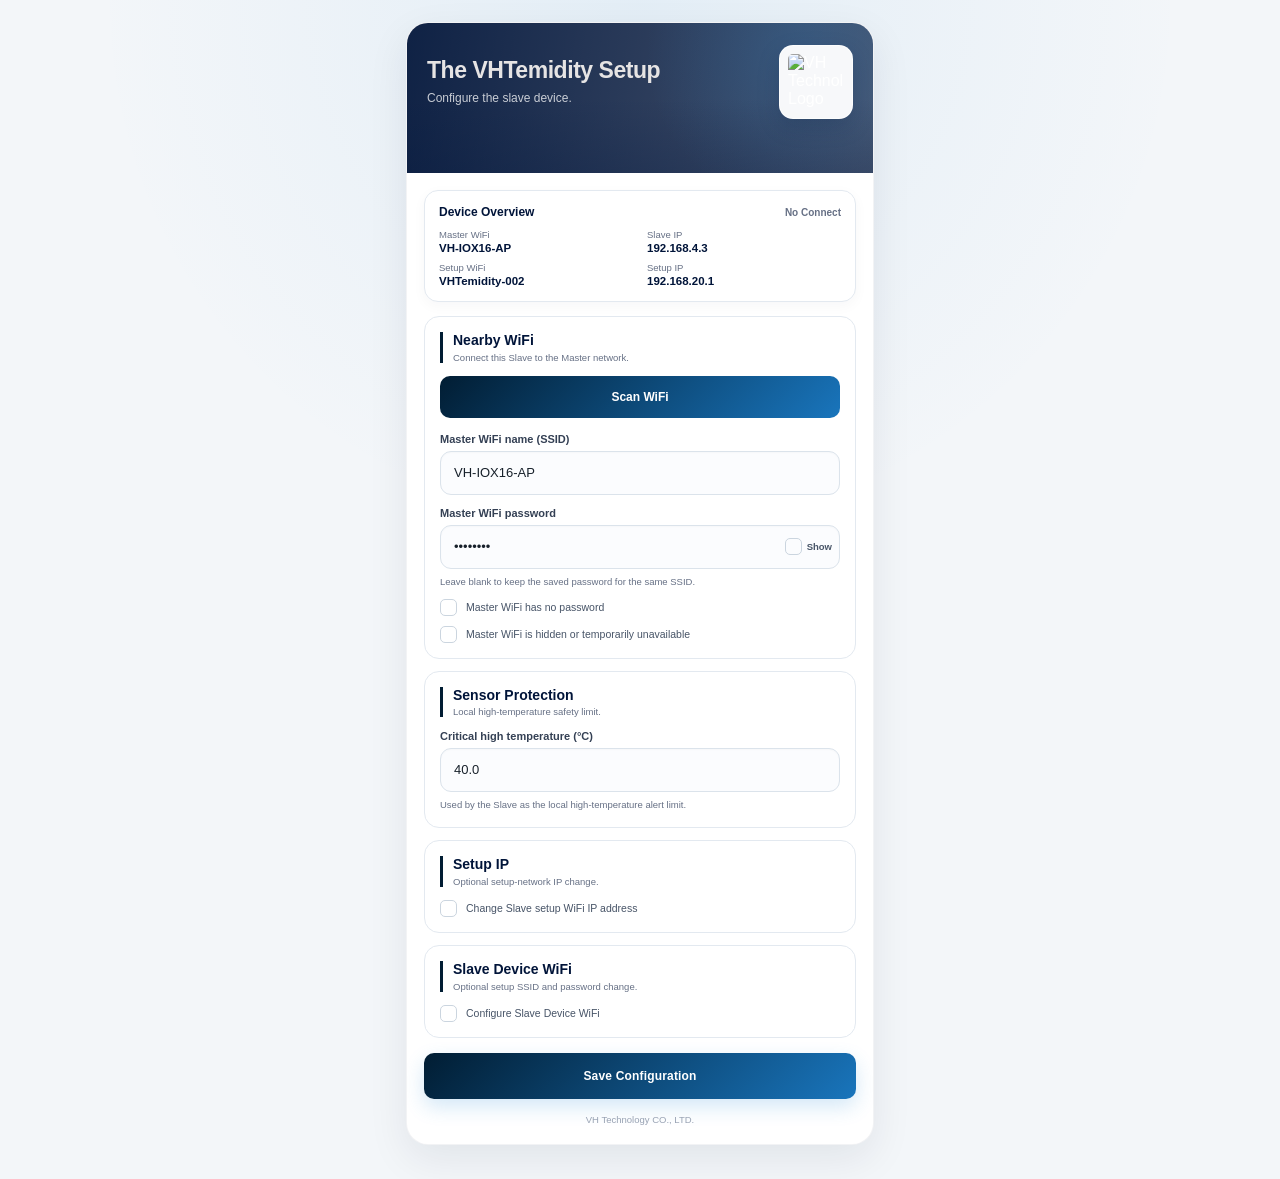
==== commit d1b42495: "Add files via upload" ====
--- a/index.html
+++ b/index.html
@@ -1,294 +1,443 @@
 <!doctype html>
 <html lang="en">
-  <head>
-    <meta charset="UTF-8" />
+  <head>
+    <meta charset="utf-8" />
     <meta name="viewport" content="width=device-width,initial-scale=1" />
-    <meta name="theme-color" content="#1769e0" />
+    <meta name="theme-color" content="#001439" />
     <title>VHTemidity Slave Setup</title>
+
     <link rel="stylesheet" href="styles.css" />
   </head>
+
   <body>
     <div class="wrap">
       <div class="card">
-        <div class="header-row">
-          <div class="header-text">
-            <h1>VHTemidity Setup</h1>
-            <p class="sub">Configure your slave device.</p>
+        <header class="hero">
+          <div class="hero-top">
+            <div>
+              <h1>The VHTemidity Setup</h1>
+              <p class="sub">Configure the slave device.</p>
+            </div>
+
+            <img
+              class="header-logo"
+              src="images/vh-logo.png"
+              alt="VH Technology Logo"
+            />
           </div>
-          <img
-            class="header-logo"
-            src="images/vh-logo.png"
-            alt="VH Technology Logo"
-          />
+        </header>
+
+        <div class="content">
+          <section class="status">
+            <div class="status-title">
+              <strong>Device Overview</strong>
+              <span id="connection_status" class="status-online no-connect"
+                >No Connect</span
+              >
+            </div>
+
+            <div class="status-grid">
+              <div class="status-item">
+                <span>Master WiFi</span>
+                <b>VH-IOX16-AP</b>
+              </div>
+
+              <div class="status-item">
+                <span>Slave IP</span>
+                <b>192.168.4.3</b>
+              </div>
+
+              <div class="status-item">
+                <span>Setup WiFi</span>
+                <b>VHTemidity-002</b>
+              </div>
+
+              <div class="status-item">
+                <span>Setup IP</span>
+                <b>192.168.20.1</b>
+              </div>
+            </div>
+          </section>
+
+          <form
+            onsubmit="
+              event.preventDefault();
+              alert('Preview only');
+            "
+          >
+            <section class="section">
+              <div class="section-heading">
+                <div>
+                  <h2>Nearby WiFi</h2>
+                  <p class="section-note">
+                    Connect this Slave to the Master network.
+                  </p>
+                </div>
+              </div>
+
+              <button class="scan-button" type="button" onclick="scanWifi()">
+                Scan WiFi
+              </button>
+
+              <div id="networks"></div>
+
+              <div class="parameter-block">
+                <label for="ssid">Master WiFi name (SSID)</label>
+                <input
+                  id="ssid"
+                  type="text"
+                  maxlength="32"
+                  required
+                  value="VH-IOX16-AP"
+                />
+              </div>
+
+              <div class="parameter-block">
+                <label for="password">Master WiFi password</label>
+                <div class="password-row">
+                  <input
+                    id="password"
+                    type="password"
+                    maxlength="64"
+                    value="12345678"
+                    aria-describedby="password_alert"
+                  />
+
+                  <label class="show-pass">
+                    <input
+                      type="checkbox"
+                      onchange="togglePasswordVisibility('password', this)"
+                    />
+                    Show
+                  </label>
+                </div>
+
+                <small id="password_alert" class="password-alert" role="alert">
+                  Password must be at least 8 characters.
+                </small>
+
+                <small>
+                  Leave blank to keep the saved password for the same SSID.
+                </small>
+              </div>
+
+              <label class="check">
+                <input
+                  id="open_wifi"
+                  type="checkbox"
+                  onchange="toggleMasterPassword()"
+                />
+                <span>Master WiFi has no password</span>
+              </label>
+
+              <label class="check">
+                <input type="checkbox" />
+                <span>Master WiFi is hidden or temporarily unavailable</span>
+              </label>
+            </section>
+
+            <section class="section">
+              <div class="section-heading">
+                <div>
+                  <h2>Sensor Protection</h2>
+                  <p class="section-note">
+                    Local high-temperature safety limit.
+                  </p>
+                </div>
+              </div>
+
+              <div class="parameter-block">
+                <label for="critical_temp"
+                  >Critical high temperature (°C)</label
+                >
+                <input
+                  id="critical_temp"
+                  type="number"
+                  min="-40"
+                  max="125"
+                  step="0.1"
+                  value="40.0"
+                />
+
+                <small>
+                  Used by the Slave as the local high-temperature alert limit.
+                </small>
+              </div>
+            </section>
+
+            <section class="section">
+              <div class="section-heading">
+                <div>
+                  <h2>Setup IP</h2>
+                  <p class="section-note">Optional setup-network IP change.</p>
+                </div>
+              </div>
+
+              <label class="check" style="margin-top: 0">
+                <input id="change_ip" type="checkbox" onchange="toggleIp()" />
+                <span>Change Slave setup WiFi IP address</span>
+              </label>
+
+              <div id="ip_fields" class="expand">
+                <div class="parameter-block">
+                  <label for="device_ip">Setup IP</label>
+                  <input
+                    id="device_ip"
+                    class="setup-ip-input"
+                    type="text"
+                    value="192.168.20.1"
+                    placeholder="192.168.xxx.xxx"
+                    inputmode="decimal"
+                    maxlength="15"
+                    aria-label="Setup IP address"
+                    aria-describedby="device_ip_help device_ip_alert"
+                    disabled
+                  />
+
+                  <small
+                    id="device_ip_alert"
+                    class="password-alert"
+                    role="alert"
+                  >
+                    Each IP segment must be between 0 and 255.
+                  </small>
+
+                  <small id="device_ip_help">
+                    Valid range: 192.168.0.0 – 192.168.255.255
+                  </small>
+                </div>
+              </div>
+            </section>
+
+            <section class="section">
+              <div class="section-heading">
+                <div>
+                  <h2>Slave Device WiFi</h2>
+                  <p class="section-note">
+                    Optional setup SSID and password change.
+                  </p>
+                </div>
+              </div>
+
+              <label class="check" style="margin-top: 0">
+                <input
+                  id="change_ap"
+                  type="checkbox"
+                  onchange="toggleSection('change_ap', 'ap_fields')"
+                />
+                <span>Configure Slave Device WiFi</span>
+              </label>
+
+              <div id="ap_fields" class="expand">
+                <label for="device_ssid">Setup WiFi name (SSID)</label>
+                <input id="device_ssid" maxlength="32" value="VHTemidity-002" />
+
+                <label for="device_password">New setup WiFi password</label>
+                <div class="password-row">
+                  <input
+                    id="device_password"
+                    type="password"
+                    maxlength="63"
+                    aria-describedby="device_password_alert"
+                  />
+
+                  <label class="show-pass">
+                    <input
+                      type="checkbox"
+                      onchange="
+                        togglePasswordVisibility('device_password', this)
+                      "
+                    />
+                    Show
+                  </label>
+                </div>
+
+                <small
+                  id="device_password_alert"
+                  class="password-alert"
+                  role="alert"
+                >
+                  Password must be at least 8 characters.
+                </small>
+
+                <label for="device_password_confirm"
+                  >Confirm setup WiFi password</label
+                >
+                <div class="password-row">
+                  <input
+                    id="device_password_confirm"
+                    type="password"
+                    maxlength="63"
+                  />
+
+                  <label class="show-pass">
+                    <input
+                      type="checkbox"
+                      onchange="
+                        togglePasswordVisibility(
+                          'device_password_confirm',
+                          this,
+                        )
+                      "
+                    />
+                    Show
+                  </label>
+                </div>
+
+                <small>
+                  Leave the new password blank to keep the saved setup password.
+                </small>
+              </div>
+            </section>
+
+            <div class="save-area">
+              <button class="save-button" type="submit">
+                Save Configuration
+              </button>
+            </div>
+          </form>
+
+          <p class="footer">VH Technology CO., LTD.</p>
         </div>
-
-        <div class="status">
-          <b>Master status:</b>
-          <span id="connection_status" class="connection-status no-connect">No Connect</span><br />
-          <b>Master WiFi:</b> VH-IOX16-AP<br />
-          <b>Slave IP:</b> 192.168.4.3<br />
-          <b>Setup WiFi:</b> VHTemidity-002<br />
-          <b>Setup IP:</b> 192.168.20.1
-        </div>
-
-        <form
-          onsubmit="
-            event.preventDefault();
-            alert('Preview only');
-          "
-        >
-          <div class="section">
-            <h2>Nearby WiFi</h2>
-            <button type="button" onclick="scanWifi()">Scan</button>
-            <div id="networks"></div>
-
-            <label>Master WiFi name (SSID)</label>
-            <input id="ssid" maxlength="32" required value="VH-IOX16-AP" />
-
-            <label>Master WiFi password</label>
-            <div class="password-row">
-              <input
-                id="password"
-                type="password"
-                maxlength="64"
-                value="12345678"
-                aria-describedby="password_alert"
-              />
-              <label class="show-pass">
-                <input
-                  type="checkbox"
-                  onchange="togglePasswordVisibility('password', this)"
-                />
-                Show
-              </label>
-            </div>
-
-            <small id="password_alert" class="password-alert" role="alert">
-              Password must be at least 8 characters.
-            </small>
-
-            <small>
-              Leave blank to keep the saved password for the same SSID.
-            </small>
-
-            <label class="check">
-              <input
-                id="open_wifi"
-                type="checkbox"
-                onchange="toggleMasterPassword()"
-              />
-              Master WiFi has no password
-            </label>
-
-            <label class="check">
-              <input type="checkbox" />
-              Master WiFi is hidden or temporarily unavailable
-            </label>
-          </div>
-
-          <div class="section">
-            <h2>Sensor protection</h2>
-            <label>Critical high temperature (°C)</label>
-            <input type="number" min="-40" max="125" step="0.1" value="40.0" />
-            <small>
-              Used by the Slave as the local high-temperature alert limit.
-            </small>
-          </div>
-
-          <div class="section">
-            <label class="check">
-              <input id="change_ip" type="checkbox" onchange="toggleIp()" />
-              Change Slave setup WiFi IP address
-            </label>
-
-            <div id="ip_fields" class="hidden">
-              <label for="device_ip">Setup IP</label>
-              <input id="device_ip" class="setup-ip-input" type="text"
-                value="192.168.20.1" placeholder="192.168.xxx.xxx"
-                inputmode="decimal" maxlength="15" aria-label="Setup IP address"
-                aria-describedby="device_ip_help device_ip_alert" disabled />
-              <small id="device_ip_alert" class="password-alert" role="alert">
-                Each IP segment must be between 0 and 255.
-              </small>
-              <small id="device_ip_help">
-                Valid range: 192.168.0.0 – 192.168.255.255
-              </small>
-            </div>
-          </div>
-
-          <div class="section">
-            <label class="check">
-              <input
-                id="change_ap"
-                type="checkbox"
-                onchange="toggleSection('change_ap', 'ap_fields')"
-              />
-              Configure Slave Device WiFi
-            </label>
-
-            <div id="ap_fields" class="hidden">
-              <label>Setup WiFi name (SSID)</label>
-              <input id="device_ssid" maxlength="32" value="VHTemidity-002" />
-
-              <label>New setup WiFi password</label>
-              <div class="password-row">
-                <input id="device_password" type="password" maxlength="63"
-                  aria-describedby="device_password_alert" />
-                <label class="show-pass">
-                  <input
-                    type="checkbox"
-                    onchange="togglePasswordVisibility('device_password', this)"
-                  />
-                  Show
-                </label>
-              </div>
-
-              <small id="device_password_alert" class="password-alert" role="alert">
-                Password must be at least 8 characters.
-              </small>
-
-              <label>Confirm setup WiFi password</label>
-              <div class="password-row">
-                <input
-                  id="device_password_confirm"
-                  type="password"
-                  maxlength="63"
-                />
-                <label class="show-pass">
-                  <input
-                    type="checkbox"
-                    onchange="
-                      togglePasswordVisibility('device_password_confirm', this)
-                    "
-                  />
-                  Show
-                </label>
-              </div>
-
-              <small>
-                Leave the new password blank to keep the saved setup password.
-              </small>
-            </div>
-          </div>
-
-          <button type="submit">Save Configuration</button>
-        </form>
-
-        <p class="footer">VH Technology • VHTemidity Slave</p>
       </div>
     </div>
 
-    <script>
-      var slaveConnected = false;
-      var slaveEverConnected = false;
-
-      function updateConnectionStatus() {
-        var status = document.getElementById("connection_status");
-        var text = slaveConnected
-          ? "Connected"
-          : slaveEverConnected
-            ? "Disconnected"
-            : "No Connect";
-
-        status.textContent = text;
-        status.className = "connection-status " + text.toLowerCase().replace(" ", "-");
-      }
-
-      function setSlaveConnectionState(isConnected) {
-        slaveConnected = Boolean(isConnected);
-        if (slaveConnected) slaveEverConnected = true;
-        updateConnectionStatus();
-      }
-
-      updateConnectionStatus();
-
-      function togglePasswordVisibility(id, c) {
-        document.getElementById(id).type = c.checked ? "text" : "password";
-      }
-
-      function validatePassword(input) {
-        var remark = document.getElementById(input.id + "_alert");
-        var isTooShort = input.value.length > 0 && input.value.length < 8;
-        input.classList.toggle("password-invalid", isTooShort);
-        input.setAttribute("aria-invalid", String(isTooShort));
-        input.setCustomValidity(isTooShort ? "Password must be at least 8 characters." : "");
-        remark.classList.toggle("visible", isTooShort);
-      }
-
-      ["password", "device_password"].forEach(function (id) {
-        var input = document.getElementById(id);
-        input.addEventListener("input", function () { validatePassword(input); });
-      });
+    <script>
+      var slaveConnected = false;
+      var slaveEverConnected = false;
+
+      function updateConnectionStatus() {
+        var status = document.getElementById("connection_status");
+        var text = slaveConnected
+          ? "Connected"
+          : slaveEverConnected
+            ? "Disconnected"
+            : "No Connect";
+
+        status.textContent = text;
+        status.className =
+          "status-online " + text.toLowerCase().replace(" ", "-");
+      }
+
+      function setSlaveConnectionState(isConnected) {
+        slaveConnected = Boolean(isConnected);
+        if (slaveConnected) slaveEverConnected = true;
+        updateConnectionStatus();
+      }
+
+      updateConnectionStatus();
+
+      function togglePasswordVisibility(id, checkbox) {
+        document.getElementById(id).type = checkbox.checked
+          ? "text"
+          : "password";
+      }
+
+      function validatePassword(input) {
+        var remark = document.getElementById(input.id + "_alert");
+        var isTooShort = input.value.length > 0 && input.value.length < 8;
+        input.classList.toggle("password-invalid", isTooShort);
+        input.setAttribute("aria-invalid", String(isTooShort));
+        input.setCustomValidity(
+          isTooShort ? "Password must be at least 8 characters." : "",
+        );
+        remark.classList.toggle("visible", isTooShort);
+      }
+
+      ["password", "device_password"].forEach(function (id) {
+        var input = document.getElementById(id);
+        input.addEventListener("input", function () {
+          validatePassword(input);
+        });
+      });
 
       function toggleMasterPassword() {
         var on = document.getElementById("open_wifi").checked;
-        var p = document.getElementById("password");
-        p.disabled = on;
-        if (on) p.value = "";
-        validatePassword(p);
-      }
-
-      function toggleIp() {
-        var on = document.getElementById("change_ip").checked;
-        document.getElementById("ip_fields").className = on ? "" : "hidden";
-        var input = document.getElementById("device_ip");
-        input.disabled = !on;
-        if (on) validateIpSuffix(input, false);
-      }
-
-      function validateIpSuffix(input, showIncomplete) {
-        var prefix = "192.168.";
-        var suffix = input.value.indexOf(prefix) === 0
-          ? input.value.slice(prefix.length)
-          : input.value;
-        var cleaned = suffix.replace(/[^0-9.]/g, "");
-        var dot = cleaned.indexOf(".");
-        if (dot !== -1) {
-          cleaned = cleaned.slice(0, dot + 1) + cleaned.slice(dot + 1).replace(/\./g, "");
-        }
-        cleaned = cleaned.slice(0, 7);
-        input.value = prefix + cleaned;
-
-        var parts = cleaned.split(".");
-        var inRange = parts.every(function (part) {
-          return part === "" || Number(part) <= 255;
-        });
-        var isValid = /^\d{1,3}\.\d{1,3}$/.test(cleaned) && inRange;
-        var showError = !inRange || (showIncomplete && !isValid);
-        var remark = document.getElementById("device_ip_alert");
-
-        input.classList.toggle("password-invalid", showError);
-        input.setAttribute("aria-invalid", String(!isValid));
-        input.setCustomValidity(isValid ? "" : "Each IP segment must be between 0 and 255.");
-        remark.classList.toggle("visible", showError);
-      }
-
-      document.getElementById("device_ip").addEventListener("input", function () {
-        validateIpSuffix(this, false);
-      });
-      document.getElementById("device_ip").addEventListener("keydown", protectIpPrefix);
-      document.getElementById("device_ip").addEventListener("click", protectIpCaret);
-
-      function protectIpPrefix(event) {
-        if ((event.key === "Backspace" && this.selectionStart <= 8) ||
-            (event.key === "Delete" && this.selectionStart < 8)) {
-          event.preventDefault();
-          this.setSelectionRange(8, 8);
-        }
-      }
-
-      function protectIpCaret() {
-        if (this.selectionStart < 8) this.setSelectionRange(8, 8);
-      }
-      document.getElementById("device_ip").addEventListener("blur", function () {
-        validateIpSuffix(this, true);
-      });
-
-      function toggleSection(c, f) {
-        document.getElementById(f).className = document.getElementById(c)
-          .checked
-          ? ""
-          : "hidden";
+        var password = document.getElementById("password");
+
+        password.disabled = on;
+
+        if (on) {
+          password.value = "";
+        }
+
+        validatePassword(password);
+      }
+
+      function toggleIp() {
+        var on = document.getElementById("change_ip").checked;
+        document.getElementById("ip_fields").classList.toggle("open", on);
+        var input = document.getElementById("device_ip");
+        input.disabled = !on;
+        if (on) validateIpSuffix(input, false);
+      }
+
+      function validateIpSuffix(input, showIncomplete) {
+        var prefix = "192.168.";
+        var suffix =
+          input.value.indexOf(prefix) === 0
+            ? input.value.slice(prefix.length)
+            : input.value;
+        var cleaned = suffix.replace(/[^0-9.]/g, "");
+        var dot = cleaned.indexOf(".");
+        if (dot !== -1) {
+          cleaned =
+            cleaned.slice(0, dot + 1) +
+            cleaned.slice(dot + 1).replace(/\./g, "");
+        }
+        cleaned = cleaned.slice(0, 7);
+        input.value = prefix + cleaned;
+
+        var parts = cleaned.split(".");
+        var inRange = parts.every(function (part) {
+          return part === "" || Number(part) <= 255;
+        });
+        var isValid = /^\d{1,3}\.\d{1,3}$/.test(cleaned) && inRange;
+        var showError = !inRange || (showIncomplete && !isValid);
+        var remark = document.getElementById("device_ip_alert");
+
+        input.classList.toggle("password-invalid", showError);
+        input.setAttribute("aria-invalid", String(!isValid));
+        input.setCustomValidity(
+          isValid ? "" : "Each IP segment must be between 0 and 255.",
+        );
+        remark.classList.toggle("visible", showError);
+      }
+
+      document
+        .getElementById("device_ip")
+        .addEventListener("input", function () {
+          validateIpSuffix(this, false);
+        });
+      document
+        .getElementById("device_ip")
+        .addEventListener("keydown", protectIpPrefix);
+      document
+        .getElementById("device_ip")
+        .addEventListener("click", protectIpCaret);
+
+      function protectIpPrefix(event) {
+        if (
+          (event.key === "Backspace" && this.selectionStart <= 8) ||
+          (event.key === "Delete" && this.selectionStart < 8)
+        ) {
+          event.preventDefault();
+          this.setSelectionRange(8, 8);
+        }
+      }
+
+      function protectIpCaret() {
+        if (this.selectionStart < 8) this.setSelectionRange(8, 8);
+      }
+      document
+        .getElementById("device_ip")
+        .addEventListener("blur", function () {
+          validateIpSuffix(this, true);
+        });
+
+      function toggleSection(checkboxId, fieldId) {
+        var on = document.getElementById(checkboxId).checked;
+        document.getElementById(fieldId).classList.toggle("open", on);
       }
 
       function scanWifi() {
@@ -299,18 +448,21 @@
           { ssid: "VH-IOX16-AP", rssi: -43, encrypted: true },
           { ssid: "Office-WiFi", rssi: -61, encrypted: true },
           { ssid: "Guest", rssi: -74, encrypted: false },
-        ].forEach(function (n) {
-          var b = document.createElement("button");
-          b.type = "button";
-          b.className = "network";
-          b.textContent =
-            n.ssid + " (" + n.rssi + " dBm)" + (n.encrypted ? " 🔒" : "");
-
-          b.onclick = function () {
-            document.getElementById("ssid").value = n.ssid;
+        ].forEach(function (network) {
+          var button = document.createElement("button");
+
+          button.type = "button";
+          button.className = "network";
+
+          button.textContent =
+            network.ssid + "   " + "(" + network.rssi + " dBm" + ")" + "";
+
+          button.onclick = function () {
+            document.getElementById("ssid").value = network.ssid;
+            box.innerHTML = "";
           };
 
-          box.appendChild(b);
+          box.appendChild(button);
         });
       }
     </script>
--- a/styles.css
+++ b/styles.css
@@ -1,283 +1,620 @@
+:root {
+  --navy: #001439;
+  --blue: #011d33;
+  --blue-dark: #042a47;
+  --bg: #f3f6f9;
+  --surface: #fff;
+  --soft: #ebebeb;
+  --soft-blue: #eef7fd;
+  --text: #17202a;
+  --muted: #667085;
+  --border: #e3e9f0;
+  --success: #18a957;
+  --carrot: #ec2c12;
+  --carrot-dark: #ec2c12;
+  --shadow: 0 14px 40px rgba(0, 20, 57, 0.08);
+  --radius: 18px;
+}
+
 * {
   box-sizing: border-box;
 }
+
+html {
+  scroll-behavior: smooth;
+}
+
 body {
   margin: 0;
-  background: #f3f5f7;
-  color: #17202a;
+  color: var(--text);
+  background:
+    radial-gradient(
+      circle at top,
+      rgba(42, 140, 213, 0.08),
+      transparent 34rem
+    ),
+    var(--bg);
   font-family:
     Montserrat Regular,
+    Arial,
     sans-serif;
 }
+
 .wrap {
-  max-width: 680px;
-  margin: auto;
-  padding: 20px 16px;
-}
-
+  width: min(100%, 500px);
+  margin: 0 auto;
+  padding: 22px 16px 34px;
+}
 
 .card {
+  overflow: hidden;
+  background: var(--surface);
+  border: 1px solid rgba(0, 20, 57, 0.05);
+  border-radius: 22px;
+  box-shadow: var(--shadow);
+}
+
+/* ---------- HERO ---------- */
+.hero {
+  position: relative;
+  min-height: 150px;
+  padding: 22px 20px;
+  color: white;
+  background:
+    linear-gradient(100deg, rgba(0, 20, 57, 0.94), rgba(0, 20, 57, 0.72)),
+    url("images/circuit-background.png")
+      center / cover no-repeat;
+  isolation: isolate;
+}
+
+.hero::after {
+  content: "";
+  position: absolute;
+  inset: 0;
+  z-index: -1;
+  background:
+    linear-gradient(180deg, transparent 50%, rgba(0, 20, 57, 0.22)),
+    radial-gradient(
+      circle at 85% 20%,
+      rgba(42, 140, 213, 0.22),
+      transparent 38%
+    );
+}
+
+.hero-top {
+  display: flex;
+  align-items: center;
+  justify-content: space-between;
+  gap: 20px;
+}
+
+h1 {
+  margin: 0;
+  color: rgb(230, 228, 228);
+  font-size: 23px;
+  line-height: 1.15;
+  letter-spacing: -0.02em;
+}
+
+.sub {
+  margin: 7px 0 0;
+  color: rgba(255, 255, 255, 0.76);
+  font-size: 12px;
+  line-height: 1.45;
+}
+
+.header-logo {
+  width: 74px;
+  height: 74px;
+  object-fit: contain;
+  flex: 0 0 auto;
+  padding: 8px;
+  background: rgba(255, 255, 255, 0.96);
+  border: 1px solid rgba(255, 255, 255, 0.75);
+  border-radius: 14px;
+  box-shadow: 0 8px 22px rgba(0, 20, 57, 0.18);
+  backdrop-filter: blur(4px);
+}
+
+/* ---------- CONTENT ---------- */
+.content {
+  padding: 17px;
+}
+
+.status {
+  margin-bottom: 14px;
+  padding: 14px;
   background: #fff;
+  border: 1px solid #e3e9f0;
   border-radius: 14px;
-  padding: 20px;
-  box-shadow: 0 4px 18px #0002;
-}
-
-/* Header with logo at top-right */
-.header-row {
+  box-shadow: 0 4px 14px rgba(0, 20, 57, 0.035);
+}
+
+.status-title {
   display: flex;
-  align-items: flex-start;
+  align-items: center;
   justify-content: space-between;
-  gap: 16px;
-  margin-bottom: 4px;
-}
-.header-text {
+  gap: 12px;
+  margin-bottom: 10px;
+}
+
+.status-title strong {
+  color: var(--navy);
+  font-size: 12px;
+}
+
+.status-online {
+  display: inline-flex;
+  align-items: center;
+  font-size: 10px;
+  font-weight: 700;
+}
+.status-online.no-connect {
+  color: var(--muted);
+}
+.status-online.connected {
+  color: var(--success);
+}
+.status-online.disconnected {
+  color: #d92d20;
+}
+
+.status-grid {
+  display: grid;
+  grid-template-columns: 1fr 1fr;
+  gap: 8px 14px;
+}
+
+.status-item {
+  min-width: 0;
+}
+
+.status-item span {
+  display: block;
+  margin-bottom: 2px;
+  color: var(--muted);
+  font-size: 9.5px;
+}
+
+.status-item b {
+  display: block;
+  overflow: hidden;
+  color: var(--navy);
+  font-size: 11.5px;
+  text-overflow: ellipsis;
+  white-space: nowrap;
+}
+
+.section {
+  margin-top: 12px;
+  padding: 15px;
+  background: var(--surface);
+  border: 1px solid var(--border);
+  border-radius: 15px;
+  transition:
+    border-color 0.18s ease,
+    box-shadow 0.18s ease;
+}
+
+.section:hover {
+  border-color: #d6e3ee;
+  box-shadow: 0 6px 18px rgba(0, 20, 57, 0.04);
+}
+
+.section-heading {
+  display: block;
+  margin-bottom: 13px;
+  padding-left: 10px;
+  border-left: 3px solid var(--blue);
+}
+
+h2 {
+  margin: 0;
+  color: var(--navy);
+  font-size: 14px;
+  line-height: 1.2;
+}
+
+.section-note {
+  margin: 3px 0 0;
+  color: var(--muted);
+  font-size: 9.5px;
+}
+
+label {
+  display: block;
+  margin: 12px 0 6px;
+  color: #344054;
+  font-size: 11px;
+  font-weight: 600;
+}
+
+.parameter-block {
+  width: 100%;
+  margin-top: 12px;
+}
+
+.parameter-block:first-of-type {
+  margin-top: 0;
+}
+
+.parameter-block > label:first-child {
+  margin-top: 0;
+}
+
+input,
+button {
+  font: inherit;
+}
+
+input[type="text"],
+input[type="password"],
+input[type="number"],
+input:not([type]) {
+  width: 100%;
+  height: 44px;
+  min-height: 44px;
+  padding: 0 13px;
+  border: 1px solid #dbe3eb;
+  border-radius: 11px;
+  outline: none;
+  background: #fbfcfe;
+  color: var(--text);
+  font-size: 13px;
+  line-height: 44px;
+  box-shadow: inset 0 1px 2px rgba(0, 20, 57, 0.025);
+  transition:
+    border-color 0.18s ease,
+    box-shadow 0.18s ease,
+    background 0.18s ease;
+}
+
+input[type="text"]:hover,
+input[type="password"]:hover,
+input[type="number"]:hover,
+input:not([type]):hover {
+  background: #fff;
+  border-color: #cbd6e1;
+}
+
+input[type="text"]:focus,
+input[type="password"]:focus,
+input[type="number"]:focus,
+input:not([type]):focus {
+  background: #fff;
+  border-color: var(--blue);
+  box-shadow:
+    0 0 0 3px rgba(1, 29, 51, 0.08),
+    inset 0 1px 2px rgba(0, 20, 57, 0.02);
+}
+
+input[type="text"]:disabled,
+input[type="password"]:disabled,
+input[type="number"]:disabled,
+input:not([type]):disabled {
+  background: #f3f5f7;
+  border-color: #e4e7ec;
+  color: #98a2b3;
+  box-shadow: none;
+}
+
+small {
+  display: block;
+  margin-top: 6px;
+  color: var(--muted);
+  font-size: 9.5px;
+  line-height: 1.45;
+}
+
+button {
+  width: 100%;
+  min-height: 42px;
+  padding: 10px 13px;
+  border: 0;
+  border-radius: 10px;
+  background: linear-gradient(135deg, var(--blue), #1975bc);
+  color: #fff;
+  font-size: 12px;
+  font-weight: 700;
+  cursor: pointer;
+  transition:
+    transform 0.15s ease,
+    box-shadow 0.15s ease,
+    filter 0.15s ease;
+}
+
+button:hover {
+  transform: translateY(-1px);
+  box-shadow: 0 7px 18px rgba(42, 140, 213, 0.22);
+  filter: brightness(1.02);
+}
+
+button:active {
+  transform: translateY(0);
+}
+
+.scan-button {
+  margin-bottom: 3px;
+}
+
+.network {
+  margin-top: 7px;
+  min-height: 40px;
+  padding: 9px 11px;
+  background: #f7f9fb;
+  border: 1px solid var(--border);
+  color: var(--navy);
+  text-align: left;
+  font-size: 11px;
+  font-weight: 600;
+  box-shadow: none;
+}
+
+.network:hover {
+  background: #eef6fc;
+  border-color: #cfe5f5;
+  box-shadow: none;
+}
+
+.password-row {
+  position: relative;
+  width: 100%;
+}
+
+.password-row > input[type="password"],
+.password-row > input[type="text"] {
+  width: 100%;
+  padding-right: 78px;
+}
+
+.show-pass {
+  position: absolute;
+  top: 50%;
+  right: 8px;
+  transform: translateY(-50%);
+  height: 30px;
+  min-width: auto;
+  display: inline-flex;
+  align-items: center;
+  justify-content: center;
+  gap: 5px;
+  margin: 0;
+  padding: 0;
+  color: #475467;
+  background: transparent;
+  border: 0;
+  border-radius: 0;
+  box-shadow: none;
+  font-size: 9.5px;
+  font-weight: 600;
+  white-space: nowrap;
+  cursor: pointer;
+}
+
+.show-pass input {
+  width: 14px;
+  height: 14px;
+  margin: 0;
+  padding: 0;
+}
+
+.password-alert {
+  display: none;
+  margin-top: 4px;
+  color: #b42318;
+  font-weight: 400;
+}
+.password-alert.visible {
+  display: block;
+}
+input.password-invalid {
+  border-color: #d92d20;
+}
+
+.ip-input-group {
+  display: flex;
+  align-items: center;
+  width: 100%;
+  min-height: 46px;
+  margin-top: 6px;
+  overflow: hidden;
+  border: 1px solid #cbd5e1;
+  border-radius: 10px;
+  background: #fff;
+  box-shadow: 0 1px 2px #1018280d;
+  transition:
+    border-color 0.2s,
+    box-shadow 0.2s;
+}
+.ip-prefix {
+  display: flex;
+  align-items: center;
+  align-self: stretch;
+  padding: 0 12px;
+  border: 0;
+  border-right: 1px solid #e2e8f0;
+  background: #f8fafc;
+  color: #475467;
+  font-weight: 500;
+  white-space: nowrap;
+}
+.ip-input-group input {
   flex: 1;
   min-width: 0;
-}
-.header-logo {
-  width: 68px;
-  height: 68px;
-  object-fit: contain;
-  flex: 0 0 auto;
-  margin-top: -4px;
-}
-
-h1 {
-  font-size: 20px;
-  margin: 0 0 5px;
-  color: #001439;
-}
-h2 {
-  font-size: 16px;
-  margin: 0 0 8px;
-  color: #001439;
-}
-.sub,
-small {
-  color: #667085;
-}
-.sub {
-  margin: 0;
-}
-.status {
-  background: #edf4ff;
-  padding: 12px;
-  border-radius: 9px;
-  line-height: 1.55;
-  margin-top: 14px;
-}
-.connection-status { font-weight: 700; }
-.connection-status.no-connect { color: #667085; }
-.connection-status.connected { color: #18a957; }
-.connection-status.disconnected { color: #d92d20; }
-.section {
-  padding: 18px 0;
-  border-top: 1px solid #e5e7eb;
-}
-label {
-  display: block;
-  font-weight: 600;
-  margin: 12px 0 5px;
-}
-input,
-button {
-  width: 100%;
-  padding: 12px;
-  margin: 5px 0;
-  border-radius: 8px;
-  font-size: 16px;
-}
-input {
-  border: 1px solid #cbd5e1;
-  background: #fff;
-  color: #17202a;
-}
-input:focus {
-  outline: 2px solid #2a8cd533;
+  margin: 0;
+  padding: 11px 13px;
+  border: 0;
+  border-radius: 0;
+  background: transparent;
+  font-variant-numeric: tabular-nums;
+  letter-spacing: 0.02em;
+}
+.ip-input-group input:focus {
+  outline: 0;
+  border: 0;
+}
+.ip-input-group:focus-within {
   border-color: #2a8cd5;
-}
-button {
-  border: 0;
-  background: #2a8cd5;
-  color: white;
-  font-weight: 600;
-  cursor: pointer;
-}
-button:hover {
-  background: #247fbe;
-}
-.network {
-  background: #eef2f7;
-  color: #17202a;
-  text-align: left;
-  font-weight: 600;
-}
-.network:hover {
-  background: #e2e8f0;
-}
+  box-shadow: 0 0 0 3px #2a8cd526;
+}
+.ip-input-group:has(input.password-invalid) {
+  border-color: #d92d20;
+  box-shadow: 0 0 0 3px #d92d201a;
+}
+
 .check {
   display: flex;
-  align-items: flex-start;
+  align-items: center;
   gap: 9px;
-  font-weight: 400;
-  line-height: 1.35;
-}
+  margin: 10px 0 0;
+  padding: 0;
+  color: #475467;
+  background: transparent;
+  border: 0;
+  border-radius: 0;
+  box-shadow: none;
+  font-size: 10.5px;
+  font-weight: 500;
+  line-height: 1.4;
+  cursor: pointer;
+}
+
 .check input {
-  width: auto;
-  margin: 2px 0 0;
-  padding: 0;
-}
-.hidden {
-  display: none;
-}
-.password-row {
-  display: flex;
-  align-items: center;
-  gap: 10px;
-}
-.password-row > input {
-  flex: 1;
-  min-width: 0;
-}
-.show-pass {
-  display: flex;
-  align-items: center;
-  gap: 5px;
-  white-space: nowrap;
-  font-weight: 400;
-  margin: 0;
-}
-.show-pass input {
-  width: auto;
-  margin: 0;
-  padding: 0;
-}
-.password-alert {
-  display: none;
-  margin-top: 4px;
-  color: #b42318;
-  font-weight: 400;
-}
-.password-alert.visible { display: block; }
-input.password-invalid { border-color: #d92d20; }
-.ip-input-group {
-  display: flex;
-  align-items: center;
-  width: 100%;
-  min-height: 46px;
-  margin: 6px 0;
-  overflow: hidden;
-  border: 1px solid #cbd5e1;
-  border-radius: 10px;
-  background: #fff;
-  box-shadow: 0 1px 2px #1018280d;
-  transition: border-color 0.2s, box-shadow 0.2s;
-}
-.ip-prefix {
-  display: flex;
-  align-items: center;
-  align-self: stretch;
-  padding: 0 12px;
-  border: 0;
-  border-right: 1px solid #e2e8f0;
-  background: #f8fafc;
-  color: #475467;
-  font-size: 16px;
-  font-weight: 500;
-  white-space: nowrap;
-}
-.ip-input-group input {
-  flex: 1;
-  min-width: 0;
-  margin: 0;
-  padding: 11px 13px;
-  border: 0;
-  border-radius: 0;
-  background: transparent;
-  font-variant-numeric: tabular-nums;
-  letter-spacing: 0.02em;
-}
-.ip-input-group input:focus { outline: 0; border: 0; }
-.ip-input-group:focus-within {
-  border-color: #2a8cd5;
-  box-shadow: 0 0 0 3px #2a8cd526;
-}
-.ip-input-group:has(input.password-invalid) {
-  border-color: #d92d20;
-  box-shadow: 0 0 0 3px #d92d201a;
-}
-.sensor-box {
-  display: grid;
-  grid-template-columns: 1fr 1fr;
-  gap: 10px;
-  margin-top: 10px;
-}
-.mini {
-  background: #f8fafc;
-  border: 1px solid #e5e7eb;
-  border-radius: 9px;
-  padding: 10px;
-}
-.mini span {
-  display: block;
-  color: #667085;
-  font-size: 12px;
-  margin-bottom: 3px;
-}
-.mini b {
-  font-size: 15px;
-}
+  flex: 0 0 17px;
+  margin: 0;
+}
+
+.expand {
+  max-height: 0;
+  opacity: 0;
+  overflow: hidden;
+  transform: translateY(-5px);
+  transition:
+    max-height 0.28s ease,
+    opacity 0.2s ease,
+    transform 0.28s ease,
+    margin-top 0.28s ease;
+}
+
+.expand.open {
+  max-height: 420px;
+  opacity: 1;
+  transform: translateY(0);
+  margin-top: 8px;
+}
+
+.save-area {
+  margin-top: 15px;
+}
+
+.save-button {
+  min-height: 46px;
+  letter-spacing: 0.015em;
+  box-shadow: 0 8px 20px rgba(42, 140, 213, 0.2);
+}
+
 .footer {
+  margin: 15px 0 2px;
   text-align: center;
   color: #98a2b3;
-  font-size: 12px;
-  margin: 14px 0 0;
+  font-size: 9.5px;
+}
+
+/* ---------- CARROT CHECKBOX ---------- */
+input[type="checkbox"] {
+  -webkit-appearance: none;
+  appearance: none;
+  width: 17px;
+  height: 17px;
+  min-width: 17px;
+  margin: 0;
+  padding: 0;
+  display: inline-grid;
+  place-content: center;
+  border: 1.5px solid #cbd5df;
+  border-radius: 5px;
+  background: transparent;
+  cursor: pointer;
+  transition:
+    background 0.16s ease,
+    border-color 0.16s ease,
+    box-shadow 0.16s ease,
+    transform 0.12s ease;
+}
+
+input[type="checkbox"]::before {
+  content: "";
+  width: 8px;
+  height: 4px;
+  border-left: 2px solid #ffffff;
+  border-bottom: 2px solid #ffffff;
+  transform: rotate(-45deg) scale(0);
+  transform-origin: center;
+  margin-top: -2px;
+  transition: transform 0.12s ease;
+}
+
+input[type="checkbox"]:hover {
+  border-color: var(--carrot);
+  box-shadow: 0 0 0 3px rgba(237, 145, 33, 0.08);
+}
+
+input[type="checkbox"]:checked {
+  background: var(--carrot);
+  border-color: var(--carrot);
+  box-shadow: 0 0 0 3px rgba(237, 145, 33, 0.1);
+}
+
+input[type="checkbox"]:checked::before {
+  transform: rotate(-45deg) scale(1);
+}
+
+input[type="checkbox"]:active {
+  transform: scale(0.93);
+}
+
+input[type="checkbox"]:focus-visible {
+  outline: none;
+  box-shadow: 0 0 0 3px rgba(237, 145, 33, 0.18);
 }
 
 @media (max-width: 380px) {
+  .wrap {
+    padding: 0;
+  }
+
+  .card {
+    min-height: 100vh;
+    border-radius: 0;
+  }
+
+  .hero {
+    min-height: 142px;
+  }
+
   .header-logo {
-    width: 56px;
-    height: 56px;
-  }
+    width: 64px;
+    height: 64px;
+    padding: 7px;
+    border-radius: 12px;
+  }
+
   h1 {
-    font-size: 23px;
-  }
-}
-
-/* Setup page mockup */
-body {
-  font-family: "Segoe UI", Arial, sans-serif;
-  background: radial-gradient(ellipse at top, #e6f1fc 0, #f4f7fb 65%);
-  min-height: 100vh;
-  font-size: 14px;
-  line-height: 1.5;
-}
-.wrap { padding: 48px 20px; }
-.card { padding: 32px; border: 1px solid #e4eaf2; border-radius: 20px; box-shadow: 0 16px 60px #0014390d; }
-.header-row { align-items: center; padding-bottom: 24px; }
-.header-logo { width: 80px; height: 64px; margin: 0; }
-h1 { font-size: 28px; letter-spacing: -0.8px; }
-.sub { font-size: 15px; }
-.status { margin: 0 0 24px; padding: 20px; background: #f0f6fd; border: 1px solid #dce9f8; line-height: 1.9; }
-.status b { display: inline-block; min-width: 115px; font-weight: 600; }
-.connection-status { display: inline-block; padding: 1px 10px; border-radius: 20px; background: #e3e9f0; font-size: 12px; }
-.section { padding: 24px 0; }
-h2 { font-size: 18px; margin-bottom: 14px; }
-label { font-size: 13px; }
-input, button { font-size: 14px; min-height: 44px; }
-input { background: #fcfdff; }
-input[type="checkbox"] { min-height: 0; accent-color: #2a8cd5; }
-small { display: block; font-size: 12px; margin-top: 5px; }
-button { transition: background 0.15s; }
-button[type="submit"] { background: #001439; margin-top: 12px; }
-button[type="submit"]:hover { background: #123465; }
-.section > button { width: auto; padding: 10px 22px; background: #eaf3fc; color: #196cab; border: 1px solid #cfe2f5; }
-.section > button:hover { background: #dcecfb; }
-.footer { margin-top: 24px; }
-@media (max-width: 600px) {
-  .wrap { padding: 20px 12px; }
-  .card { padding: 22px 18px; }
-  h1 { font-size: 23px; }
-  .header-logo { width: 58px; height: 54px; }
-}+    font-size: 21px;
+  }
+
+  .status-grid {
+    grid-template-columns: 1fr;
+    gap: 7px;
+  }
+
+  .show-pass {
+    right: 6px;
+    min-width: 56px;
+  }
+
+  .password-row > input[type="password"],
+  .password-row > input[type="text"] {
+    padding-right: 75px;
+  }
+}
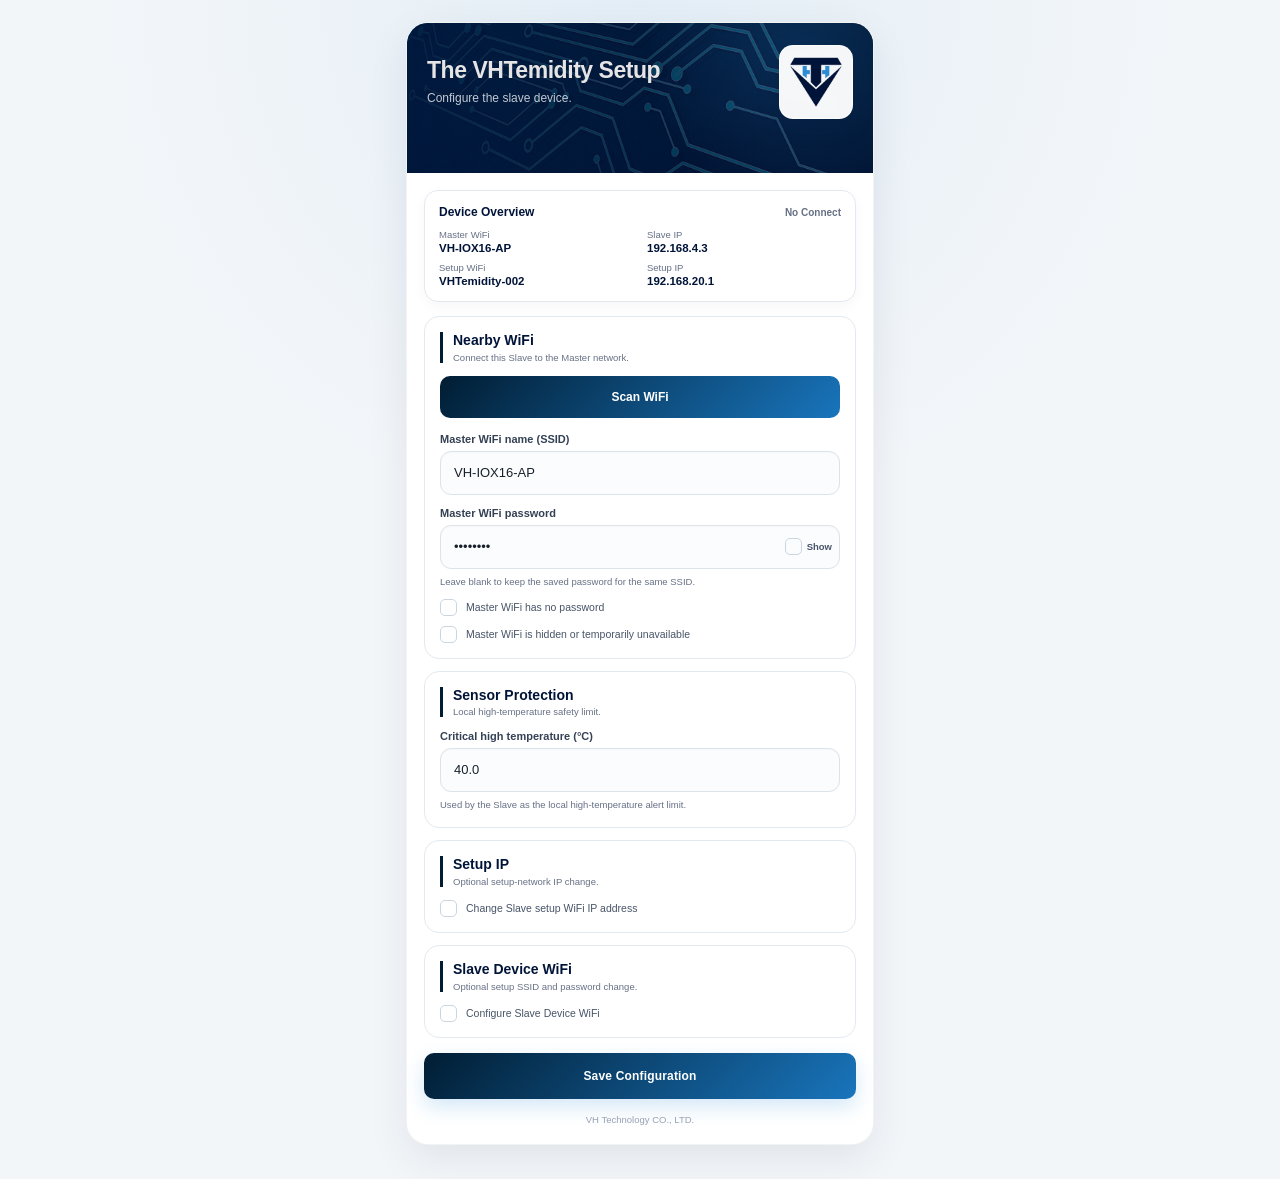
==== commit 3e5f4bbb: "Add files via upload" ====
--- a/index.html
+++ b/index.html
@@ -21,7 +21,7 @@
 
             <img
               class="header-logo"
-              src="images/vh-logo.png"
+              src="vh-logo.png"
               alt="VH Technology Logo"
             />
           </div>
--- a/styles.css
+++ b/styles.css
@@ -28,11 +28,7 @@
   margin: 0;
   color: var(--text);
   background:
-    radial-gradient(
-      circle at top,
-      rgba(42, 140, 213, 0.08),
-      transparent 34rem
-    ),
+    radial-gradient(circle at top, rgba(42, 140, 213, 0.08), transparent 34rem),
     var(--bg);
   font-family:
     Montserrat Regular,
@@ -62,8 +58,7 @@
   color: white;
   background:
     linear-gradient(100deg, rgba(0, 20, 57, 0.94), rgba(0, 20, 57, 0.72)),
-    url("images/circuit-background.png")
-      center / cover no-repeat;
+    url("circuit-background.png") center / cover no-repeat;
   isolation: isolate;
 }
 
